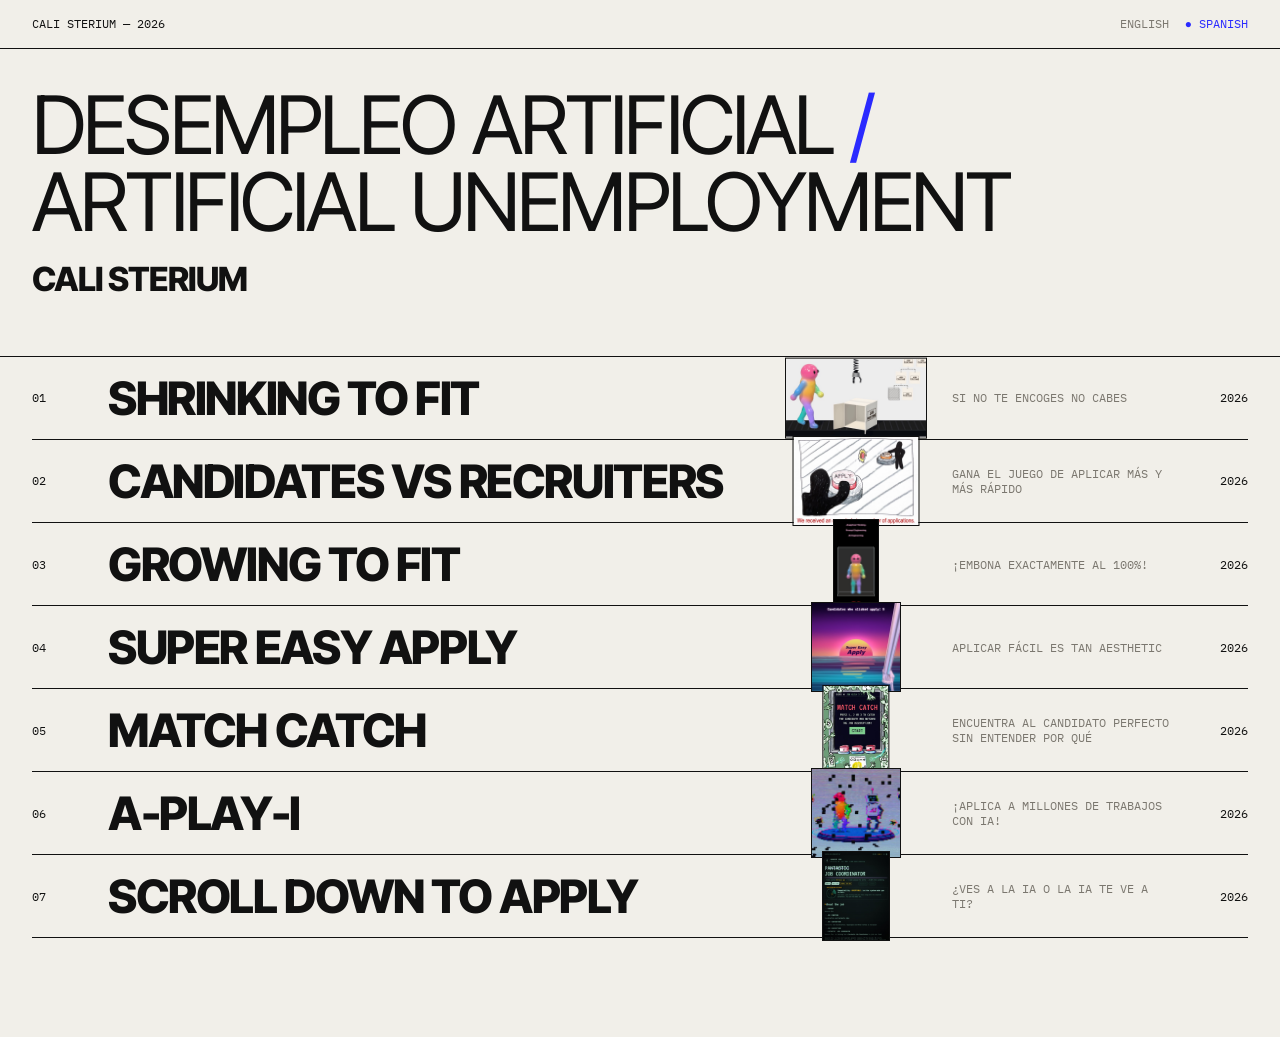
==== index.html @ a5d1cc3d "Add files via upload" ====
<!DOCTYPE html>
<html lang="es">
<head>
<meta charset="utf-8">
<meta name="viewport" content="width=device-width, initial-scale=1">
<title>CALI STERIUM - Desempleo Artificial / Artificial Unemployment</title>
<link rel="preconnect" href="https://fonts.googleapis.com">
<link href="https://fonts.googleapis.com/css2?family=Inter+Tight:wght@300;400;500;800&family=IBM+Plex+Mono:wght@400;500&display=swap" rel="stylesheet">
<style>
  /* OPCIÓN B: índice editorial suizo. Papel claro, tinta negra, líneas finas, un acento azul eléctrico.
     Las obras son una lista numerada; al pasar el mouse el video sigue al cursor. */
  :root { --bg:#f1efe9; --ink:#111; --dim:#7b776f; --line:#111; --acc:#2a2aff; }
  * { box-sizing:border-box; }
  html, body { margin:0; background:var(--bg); color:var(--ink); }
  body { font-family:"IBM Plex Mono", ui-monospace, monospace; font-size:12px; }
  a { color:inherit; text-decoration:none; }
  body.noscroll { overflow:hidden; }

  header { display:flex; justify-content:space-between; padding:16px clamp(16px,2.5vw,32px); text-transform:uppercase; border-bottom:1px solid var(--line); }
  .lang a { margin-left:16px; color:var(--dim); }
  .lang a.on { color:var(--acc); }
  .lang a.on::before { content:"● "; }
  /* exhibition title big in a light weight; artist name small, in the font of the work titles */
  .big { font-family:"Inter Tight", sans-serif; font-weight:400; letter-spacing:-.035em; line-height:.95; margin:0;
    padding:3vw clamp(16px,2.5vw,32px) 0; font-size:clamp(26px, 6.3vw, 150px); text-transform:uppercase; }
  .big span { color:var(--acc); }
  .sub { padding:22px clamp(16px,2.5vw,32px) 60px; border-bottom:1px solid var(--line); }
  .sub .name { font-family:"Inter Tight", sans-serif; font-weight:800; text-transform:uppercase; font-size:clamp(22px,2.6vw,44px); letter-spacing:-.03em; line-height:1; margin:0; }

  #works { padding:0 clamp(16px,2.5vw,32px) 100px; }
  .w { display:grid; grid-template-columns:60px minmax(0,1fr) 160px 220px 60px; align-items:center; gap:16px; padding:18px 0;
    border-bottom:1px solid var(--line); text-transform:uppercase; }
  .w .t { font-family:"Inter Tight", sans-serif; font-weight:800; font-size:clamp(22px,3.6vw,60px); letter-spacing:-.03em; line-height:1;
    transition:color .15s; }
  .w:hover .t { color:var(--acc); }
  .w .k { color:var(--dim); }
  .w .y { text-align:right; }
  /* small preview, always visible, fixed in its row */
  .w .thumb { position:relative; height:0; align-self:center; }
  .w .thumb video { position:absolute; left:50%; top:50%; transform:translate(-50%,-50%);
    width:min(140px, calc(88px * var(--r))); aspect-ratio:var(--r); object-fit:cover; display:block;
    z-index:5; outline:1px solid var(--line); }
  @media (max-width:1100px) {
    .w { grid-template-columns:48px minmax(0,1fr) 150px; }
    .w .k { grid-column:2; grid-row:2; }
    .w .y { display:none; }
    .w .thumb { grid-column:3; grid-row:1 / 3; }
  }
  @media (max-width:700px) {
    .w { grid-template-columns:32px minmax(0,1fr) 84px; gap:10px; }
    .w .k { grid-column:2; grid-row:2; }
    .w .y { display:none; }
    .w .thumb { grid-column:3; grid-row:1 / 3; }
    .w .thumb video { width:min(84px, calc(60px * var(--r))); }
  }

  @media (max-width:700px) { .big { font-size:11.5vw; } }

  /* ---- popup: title + close, then the piece, the credits and the text, one after another ---- */
  .modal { position:fixed; inset:0; z-index:40; display:none; place-items:center; background:rgba(241,239,233,.7); backdrop-filter:blur(8px) grayscale(1); }
  .modal.open { display:grid; animation:up .35s cubic-bezier(.2,.7,.2,1); }
  @keyframes up { from { opacity:0; transform:translateY(20px); } }
  .panel { width:min(1700px, 90vw); height:86vh; overflow:auto; background:var(--bg); border:1px solid var(--line);
    box-shadow:10px 10px 0 var(--acc); overscroll-behavior:contain; }
  .head { position:sticky; top:0; z-index:3; display:flex; justify-content:space-between; align-items:center; gap:16px;
    background:var(--bg); border-bottom:1px solid var(--line); padding:0 0 0 22px; }
  .head h2 { font-family:"Inter Tight", sans-serif; font-weight:800; text-transform:uppercase; letter-spacing:-.035em;
    font-size:clamp(26px,3.2vw,56px); line-height:1; margin:0; padding:14px 0 12px; color:var(--acc); }
  .x { flex:none; align-self:stretch; background:var(--ink); color:var(--bg); border:0; width:clamp(48px,4.4vw,72px);
    font:28px/1 "IBM Plex Mono", monospace; cursor:pointer; }
  .x:hover { background:var(--acc); }
  .stage { display:flex; justify-content:center; border-bottom:1px solid var(--line); }
  .piece { overflow:hidden; }
  .piece video, .piece iframe { display:block; width:100%; height:100%; border:0; object-fit:contain; }
  .ced { border-collapse:collapse; width:100%; font-size:12px; }
  .ced tr { border-bottom:1px solid var(--line); }
  .ced tr:last-child { border-bottom:0; }
  .ced th { text-align:left; vertical-align:top; font-weight:500; text-transform:uppercase; padding:9px 12px 9px 22px; width:8em; }
  .ced td { padding:9px 22px 9px 0; line-height:1.45; }
  .txt { padding:22px 22px 40px; }
  .txt h3 { font-family:"IBM Plex Mono", monospace; font-weight:500; font-size:12px; text-transform:uppercase; margin:0 0 12px; }
  .txt p { font-size:13px; line-height:1.75; margin:0; max-width:78ch; word-break:break-word; }
  @media (max-width:900px) {
    .panel { width:100vw; height:100dvh; box-shadow:none; border:0; }
    .head { padding-left:16px; }
    .ced th { padding-left:16px; width:6.5em; }
    .ced td { padding-right:16px; }
    .txt { padding:18px 16px 32px; }
  }
</style>
</head>
<body>
<header>
  <span>Cali Sterium — 2026</span>
  <nav class="lang"><a href="#" data-lang="en">English</a><a href="#" data-lang="es">Spanish</a></nav>
</header>
<h1 class="big">Desempleo Artificial <span>/</span><br>Artificial Unemployment</h1>
<div class="sub"><p class="name">Cali Sterium</p></div>
<main id="works"></main>
<script src="data.js"></script>
<script src="ui.js"></script>
</body>
</html>
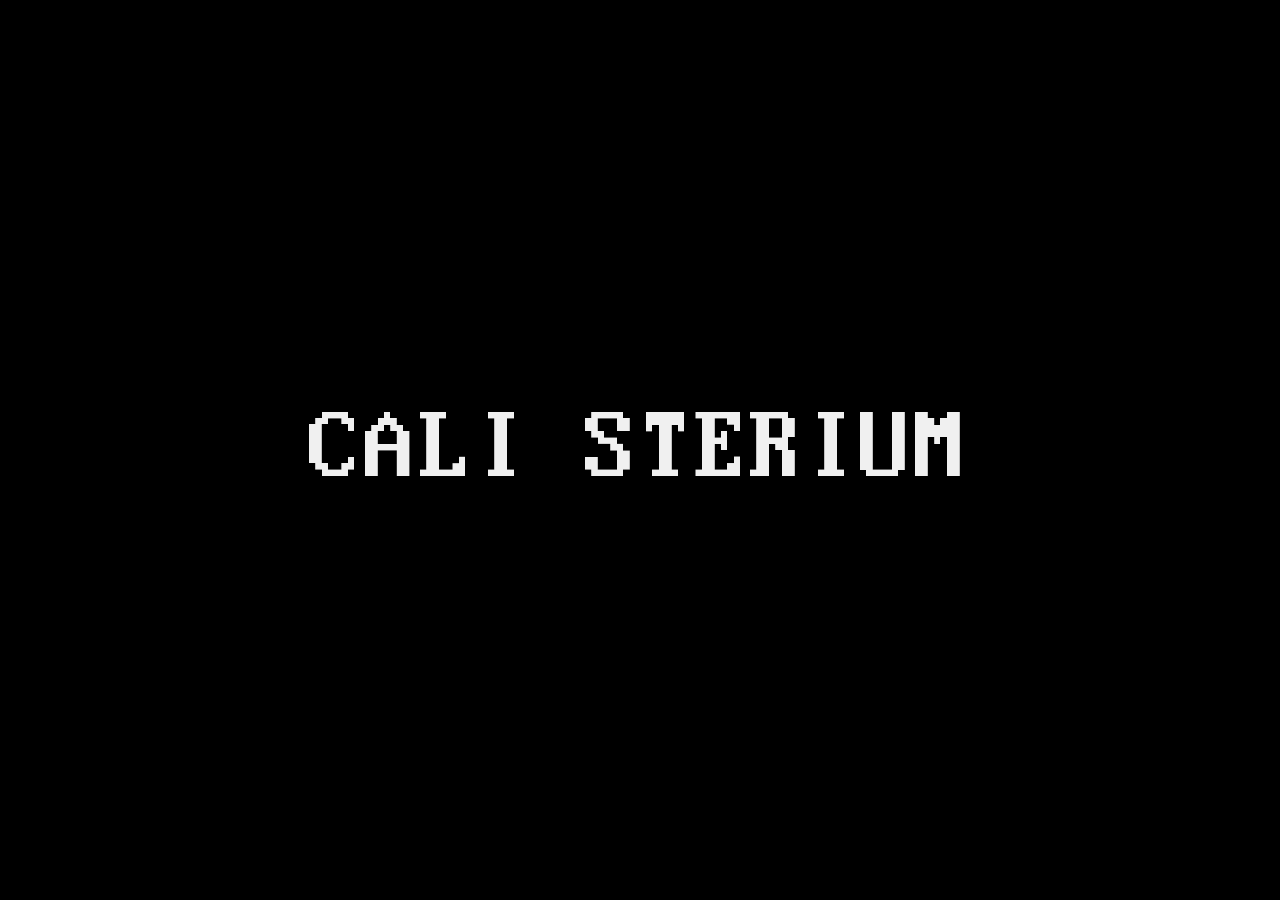
==== commit 60ff3ff2: "Versión final: entrada por el cuerpo (artificialunemployment.html), página negra de inicio, The Corp" ====
--- a/index.html
+++ b/index.html
@@ -1,103 +1,20 @@
-<!DOCTYPE html>
-<html lang="es">
+<!doctype html>
+<html lang="en">
 <head>
 <meta charset="utf-8">
 <meta name="viewport" content="width=device-width, initial-scale=1">
-<title>CALI STERIUM - Desempleo Artificial / Artificial Unemployment</title>
-<link rel="preconnect" href="https://fonts.googleapis.com">
-<link href="https://fonts.googleapis.com/css2?family=Inter+Tight:wght@300;400;500;800&family=IBM+Plex+Mono:wght@400;500&display=swap" rel="stylesheet">
+<title>CALI STERIUM</title>
+<meta http-equiv="refresh" content="2; url=artificialunemployment.html">
+<link rel="canonical" href="https://seryolab.com/artificialunemployment.html">
 <style>
-  /* OPCIÓN B: índice editorial suizo. Papel claro, tinta negra, líneas finas, un acento azul eléctrico.
-     Las obras son una lista numerada; al pasar el mouse el video sigue al cursor. */
-  :root { --bg:#f1efe9; --ink:#111; --dim:#7b776f; --line:#111; --acc:#2a2aff; }
-  * { box-sizing:border-box; }
-  html, body { margin:0; background:var(--bg); color:var(--ink); }
-  body { font-family:"IBM Plex Mono", ui-monospace, monospace; font-size:12px; }
-  a { color:inherit; text-decoration:none; }
-  body.noscroll { overflow:hidden; }
-
-  header { display:flex; justify-content:space-between; padding:16px clamp(16px,2.5vw,32px); text-transform:uppercase; border-bottom:1px solid var(--line); }
-  .lang a { margin-left:16px; color:var(--dim); }
-  .lang a.on { color:var(--acc); }
-  .lang a.on::before { content:"● "; }
-  /* exhibition title big in a light weight; artist name small, in the font of the work titles */
-  .big { font-family:"Inter Tight", sans-serif; font-weight:400; letter-spacing:-.035em; line-height:.95; margin:0;
-    padding:3vw clamp(16px,2.5vw,32px) 0; font-size:clamp(26px, 6.3vw, 150px); text-transform:uppercase; }
-  .big span { color:var(--acc); }
-  .sub { padding:22px clamp(16px,2.5vw,32px) 60px; border-bottom:1px solid var(--line); }
-  .sub .name { font-family:"Inter Tight", sans-serif; font-weight:800; text-transform:uppercase; font-size:clamp(22px,2.6vw,44px); letter-spacing:-.03em; line-height:1; margin:0; }
-
-  #works { padding:0 clamp(16px,2.5vw,32px) 100px; }
-  .w { display:grid; grid-template-columns:60px minmax(0,1fr) 160px 220px 60px; align-items:center; gap:16px; padding:18px 0;
-    border-bottom:1px solid var(--line); text-transform:uppercase; }
-  .w .t { font-family:"Inter Tight", sans-serif; font-weight:800; font-size:clamp(22px,3.6vw,60px); letter-spacing:-.03em; line-height:1;
-    transition:color .15s; }
-  .w:hover .t { color:var(--acc); }
-  .w .k { color:var(--dim); }
-  .w .y { text-align:right; }
-  /* small preview, always visible, fixed in its row */
-  .w .thumb { position:relative; height:0; align-self:center; }
-  .w .thumb video { position:absolute; left:50%; top:50%; transform:translate(-50%,-50%);
-    width:min(140px, calc(88px * var(--r))); aspect-ratio:var(--r); object-fit:cover; display:block;
-    z-index:5; outline:1px solid var(--line); }
-  @media (max-width:1100px) {
-    .w { grid-template-columns:48px minmax(0,1fr) 150px; }
-    .w .k { grid-column:2; grid-row:2; }
-    .w .y { display:none; }
-    .w .thumb { grid-column:3; grid-row:1 / 3; }
-  }
-  @media (max-width:700px) {
-    .w { grid-template-columns:32px minmax(0,1fr) 84px; gap:10px; }
-    .w .k { grid-column:2; grid-row:2; }
-    .w .y { display:none; }
-    .w .thumb { grid-column:3; grid-row:1 / 3; }
-    .w .thumb video { width:min(84px, calc(60px * var(--r))); }
-  }
-
-  @media (max-width:700px) { .big { font-size:11.5vw; } }
-
-  /* ---- popup: title + close, then the piece, the credits and the text, one after another ---- */
-  .modal { position:fixed; inset:0; z-index:40; display:none; place-items:center; background:rgba(241,239,233,.7); backdrop-filter:blur(8px) grayscale(1); }
-  .modal.open { display:grid; animation:up .35s cubic-bezier(.2,.7,.2,1); }
-  @keyframes up { from { opacity:0; transform:translateY(20px); } }
-  .panel { width:min(1700px, 90vw); height:86vh; overflow:auto; background:var(--bg); border:1px solid var(--line);
-    box-shadow:10px 10px 0 var(--acc); overscroll-behavior:contain; }
-  .head { position:sticky; top:0; z-index:3; display:flex; justify-content:space-between; align-items:center; gap:16px;
-    background:var(--bg); border-bottom:1px solid var(--line); padding:0 0 0 22px; }
-  .head h2 { font-family:"Inter Tight", sans-serif; font-weight:800; text-transform:uppercase; letter-spacing:-.035em;
-    font-size:clamp(26px,3.2vw,56px); line-height:1; margin:0; padding:14px 0 12px; color:var(--acc); }
-  .x { flex:none; align-self:stretch; background:var(--ink); color:var(--bg); border:0; width:clamp(48px,4.4vw,72px);
-    font:28px/1 "IBM Plex Mono", monospace; cursor:pointer; }
-  .x:hover { background:var(--acc); }
-  .stage { display:flex; justify-content:center; border-bottom:1px solid var(--line); }
-  .piece { overflow:hidden; }
-  .piece video, .piece iframe { display:block; width:100%; height:100%; border:0; object-fit:contain; }
-  .ced { border-collapse:collapse; width:100%; font-size:12px; }
-  .ced tr { border-bottom:1px solid var(--line); }
-  .ced tr:last-child { border-bottom:0; }
-  .ced th { text-align:left; vertical-align:top; font-weight:500; text-transform:uppercase; padding:9px 12px 9px 22px; width:8em; }
-  .ced td { padding:9px 22px 9px 0; line-height:1.45; }
-  .txt { padding:22px 22px 40px; }
-  .txt h3 { font-family:"IBM Plex Mono", monospace; font-weight:500; font-size:12px; text-transform:uppercase; margin:0 0 12px; }
-  .txt p { font-size:13px; line-height:1.75; margin:0; max-width:78ch; word-break:break-word; }
-  @media (max-width:900px) {
-    .panel { width:100vw; height:100dvh; box-shadow:none; border:0; }
-    .head { padding-left:16px; }
-    .ced th { padding-left:16px; width:6.5em; }
-    .ced td { padding-right:16px; }
-    .txt { padding:18px 16px 32px; }
-  }
+  @font-face { font-family:"VGA"; src:url("fonts/WebPlus_IBM_VGA_8x16.woff") format("woff"); }
+  html, body { margin:0; height:100%; background:#000; }
+  body { display:grid; place-items:center; }
+  a { font-family:"VGA", monospace; -webkit-font-smoothing:none; font-size:clamp(28px, 8vw, 120px); color:#f0f0f0; text-decoration:none;
+      letter-spacing:.04em; white-space:nowrap; animation:in 1.2s ease-out both; }
+  @keyframes in { from { opacity:0; } }
 </style>
+<script>setTimeout(() => location.replace('artificialunemployment.html' + location.search + location.hash), 1400);</script>
 </head>
-<body>
-<header>
-  <span>Cali Sterium — 2026</span>
-  <nav class="lang"><a href="#" data-lang="en">English</a><a href="#" data-lang="es">Spanish</a></nav>
-</header>
-<h1 class="big">Desempleo Artificial <span>/</span><br>Artificial Unemployment</h1>
-<div class="sub"><p class="name">Cali Sterium</p></div>
-<main id="works"></main>
-<script src="data.js"></script>
-<script src="ui.js"></script>
-</body>
+<body><a href="artificialunemployment.html">CALI STERIUM</a></body>
 </html>
